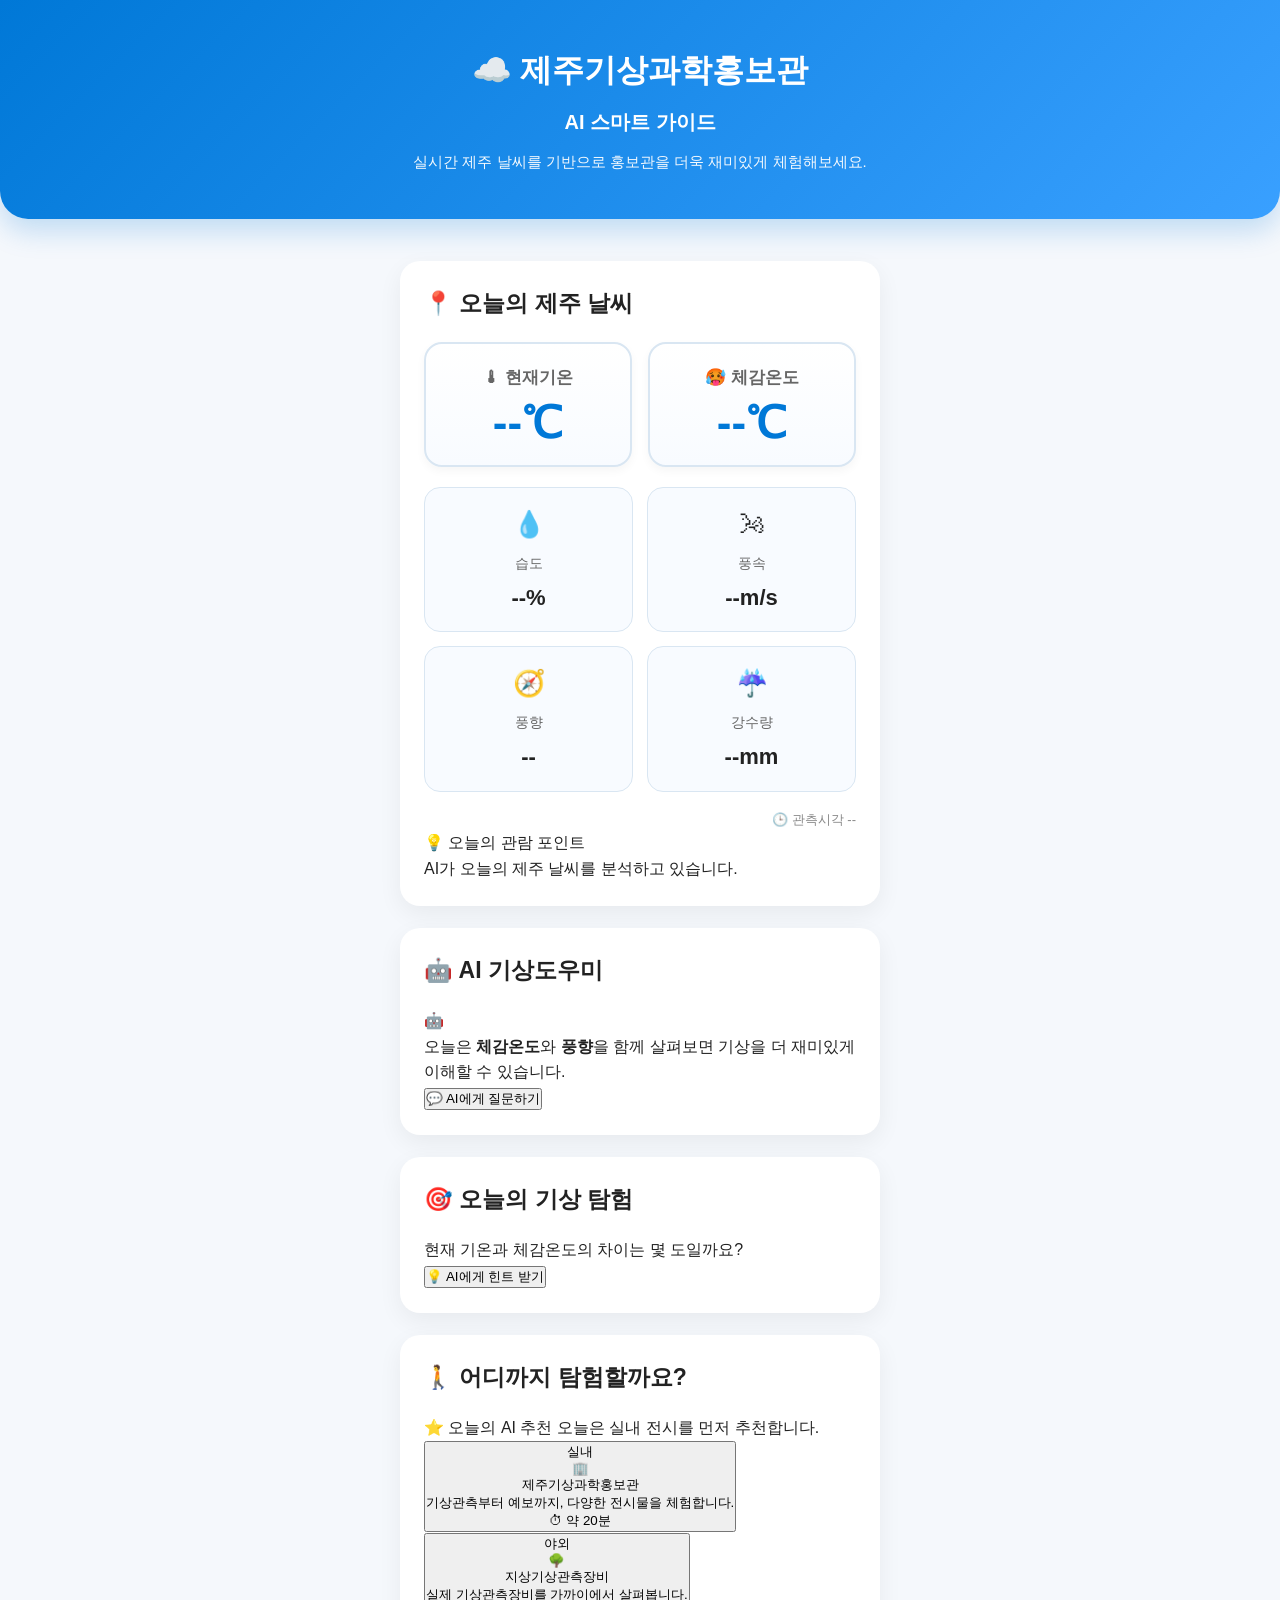
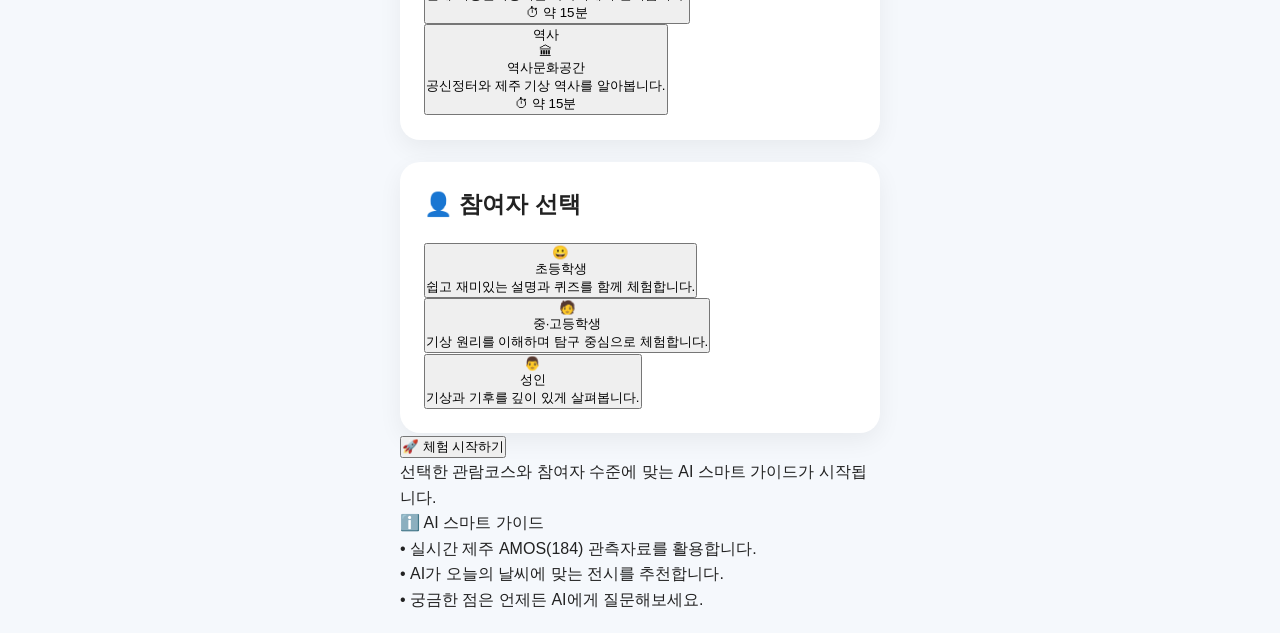
==== index.html @ 54ebdd87 "Update index.html" ====
<!DOCTYPE html>
<html lang="ko">

<head>

    <meta charset="UTF-8">

    <meta name="viewport"
        content="width=device-width, initial-scale=1.0">

    <title>
        제주기상과학홍보관 AI 스마트 가이드
    </title>

    <link rel="stylesheet"
        href="css/style.css">

</head>

<body>

<header class="header">

    <h1>
        ☁️ 제주기상과학홍보관
    </h1>

    <p>
        AI 스마트 가이드
    </p>

    <span class="header-sub">

        실시간 제주 날씨를 기반으로
        홍보관을 더욱 재미있게 체험해보세요.

    </span>

</header>

<main>

<!-- =======================================
오늘의 제주 날씨
======================================= -->

<section class="card">

    <div class="section-title">

        📍 오늘의 제주 날씨

    </div>

    <div class="weather-main">

        <div class="temperature">

            <div class="temp-title">

                🌡 현재기온

            </div>

            <div
                id="temp"
                class="temp-number">

                --℃

            </div>

        </div>

        <div class="temperature">

            <div class="temp-title">

                🥵 체감온도

            </div>

            <div
                id="feel"
                class="temp-number">

                --℃

            </div>

        </div>

    </div>

    <div class="weather-grid">

        <div class="weather-item">

            <div class="weather-icon">

                💧

            </div>

            <div class="weather-name">

                습도

            </div>

            <div
                id="humid"
                class="weather-value">

                --%

            </div>

        </div>

        <div class="weather-item">

            <div class="weather-icon">

                🌬

            </div>

            <div class="weather-name">

                풍속

            </div>

            <div
                id="wind"
                class="weather-value">

                --m/s

            </div>

        </div>

        <div class="weather-item">

            <div class="weather-icon">

                🧭

            </div>

            <div class="weather-name">

                풍향

            </div>

            <div
                id="dir"
                class="weather-value">

                --

            </div>

        </div>

        <div class="weather-item">

            <div class="weather-icon">

                ☔

            </div>

            <div class="weather-name">

                강수량

            </div>

            <div
                id="rain"
                class="weather-value">

                --mm

            </div>

        </div>

    </div>

    <div class="weather-footer">

        <div class="weather-time">

            🕒 관측시각

            <span id="obsTime">

                --

            </span>

        </div>

        <div class="today-tip">

            <div class="tip-title">

                💡 오늘의 관람 포인트

            </div>

            <div
                id="todayTip"
                class="tip-text">

                AI가 오늘의 제주 날씨를 분석하고 있습니다.

            </div>

        </div>

    </div>

</section>

<!-- =======================================
AI 기상도우미
======================================= -->

<section class="card">

    <div class="section-title">

        🤖 AI 기상도우미

    </div>

    <div class="ai-box">

        <div class="ai-avatar">

            🤖

        </div>

        <div class="ai-bubble">

            <div id="recommend">

                오늘의 제주 날씨를 분석하고 있습니다.

            </div>

        </div>

    </div>

    <button id="askAI" class="blue-btn">

        💬 AI에게 질문하기

    </button>

    <div id="chatHistory">

    </div>

</section>

<!-- =======================================
오늘의 기상 탐험
======================================= -->

<section class="card">

    <div class="section-title">

        🎯 오늘의 기상 탐험

    </div>

    <p class="mission">

        현재 기온과 체감온도의 차이는
        몇 도일까요?

    </p>

    <button
        id="hintBtn"
        class="yellow-btn">

        💡 AI에게 힌트 받기

    </button>

</section>

<!-- =======================================
관람코스
======================================= -->

<section class="card">

    <div class="section-title">

        🚶 어디까지 탐험할까요?

    </div>

    <div class="course-recommend">

        ⭐ 오늘의 AI 추천

        <span id="courseRecommend">

            오늘은 실내 전시를 먼저 추천합니다.

        </span>

    </div>

    <div class="course-list">

        <!-- 홍보관 -->

        <button
            class="course selected"
            data-course="inside">

            <span class="badge">

                실내

            </span>

            <div class="course-icon">

                🏢

            </div>

            <div class="course-title">

                제주기상과학홍보관

            </div>

            <div class="course-desc">

                기상관측부터 예보까지,
                다양한 전시물을 체험합니다.

            </div>

            <div class="course-time">

                ⏱ 약 20분

            </div>

        </button>

        <!-- 야외 -->

        <button
            class="course"
            data-course="outside">

            <span class="badge green">

                야외

            </span>

            <div class="course-icon">

                🌳

            </div>

            <div class="course-title">

                지상기상관측장비

            </div>

            <div class="course-desc">

                실제 기상관측장비를
                가까이에서 살펴봅니다.

            </div>

            <div class="course-time">

                ⏱ 약 15분

            </div>

        </button>

        <!-- 역사 -->

        <button
            class="course"
            data-course="history">

            <span class="badge orange">

                역사

            </span>

            <div class="course-icon">

                🏛

            </div>

            <div class="course-title">

                역사문화공간

            </div>

            <div class="course-desc">

                공신정터와
                제주 기상 역사를 알아봅니다.

            </div>

            <div class="course-time">

                ⏱ 약 15분

            </div>

        </button>

    </div>

</section>

<!-- =======================================
참여자 선택
======================================= -->

<section class="card">

    <div class="section-title">

        👤 참여자 선택

    </div>

    <div class="level-list">

        <button
            class="level selected"
            data-level="elementary">

            <div class="level-icon">

                😀
            </div>

            <div class="level-title">

                초등학생

            </div>

            <div class="level-desc">

                쉽고 재미있는 설명과
                퀴즈를 함께 체험합니다.

            </div>

        </button>

        <button
            class="level"
            data-level="middle">

            <div class="level-icon">

                🧑
            </div>

            <div class="level-title">

                중·고등학생

            </div>

            <div class="level-desc">

                기상 원리를 이해하며
                탐구 중심으로 체험합니다.

            </div>

        </button>

        <button
            class="level"
            data-level="adult">

            <div class="level-icon">

                👨
            </div>

            <div class="level-title">

                성인

            </div>

            <div class="level-desc">

                기상과 기후를
                깊이 있게 살펴봅니다.

            </div>

        </button>

    </div>

</section>

<!-- =======================================
체험 시작
======================================= -->

<section class="start-section">

    <button id="startBtn">

        🚀 체험 시작하기

    </button>

    <p class="start-guide">

        선택한 관람코스와 참여자 수준에 맞는
        AI 스마트 가이드가 시작됩니다.

    </p>

</section>

<!-- =======================================
Footer
======================================= -->

<footer>

    <div class="footer-card">

        <div class="footer-title">

            ℹ️ AI 스마트 가이드

        </div>

        <div class="footer-text">

            • 실시간 제주 AMOS(184) 관측자료를 활용합니다.<br>

            • AI가 오늘의 날씨에 맞는 전시를 추천합니다.<br>

            • 궁금한 점은 언제든 AI에게 질문해보세요.

        </div>

    </div>

</footer>

</main>

<script src="js/main.js"></script>

</body>

</html>
---- css/style.css ----
/* ===================================================
   제주기상과학홍보관 AI 스마트 가이드
   Style.css V2
=================================================== */

/* ===========================
   1. Reset
=========================== */

*{
    margin:0;
    padding:0;
    box-sizing:border-box;
}

/* ===========================
   2. Color System
=========================== */

:root{

    --main:#0078D7;

    --main-light:#EAF5FF;

    --green:#2E8B57;

    --orange:#F59E0B;

    --yellow:#FFD54F;

    --bg:#F5F8FC;

    --card:#FFFFFF;

    --text:#222;

    --sub:#666;

    --border:#D9E6F2;

    --radius:20px;

    --shadow:0 8px 24px rgba(0,0,0,.06);

}

/* ===========================
   3. Body
=========================== */

body{

    font-family:
    "Pretendard",
    "Noto Sans KR",
    sans-serif;

    background:var(--bg);

    color:var(--text);

    line-height:1.6;

}

/* ===========================
   4. Main
=========================== */

main{

    max-width:520px;

    margin:auto;

    padding:20px;

}

/* ===========================
   5. Header
=========================== */

.header{

    background:

    linear-gradient(
        135deg,
        #0078D7,
        #39A0FF
    );

    color:white;

    text-align:center;

    padding:45px 20px;

    border-radius:0 0 28px 28px;

    box-shadow:

    0 12px 28px rgba(0,120,215,.22);

}

.header h1{

    font-size:32px;

    font-weight:700;

    margin-bottom:10px;

}

.header p{

    font-size:20px;

    font-weight:600;

}

.header-sub{

    display:block;

    margin-top:12px;

    font-size:15px;

    opacity:.95;

    line-height:1.6;

}

/* ===========================
   6. 공통 Card
=========================== */

.card{

    background:var(--card);

    border-radius:var(--radius);

    margin-top:22px;

    padding:24px;

    box-shadow:var(--shadow);

}

.section-title{

    display:flex;

    align-items:center;

    gap:10px;

    font-size:23px;

    font-weight:700;

    margin-bottom:20px;

}


/* ===========================
   7. 오늘의 제주 날씨
=========================== */

.weather-main{

    display:grid;

    grid-template-columns:1fr 1fr;

    gap:16px;

    margin-bottom:20px;

}

/* 큰 기온 카드 */

.temperature{

    background:linear-gradient(
        180deg,
        #ffffff,
        #f8fbff
    );

    border:2px solid var(--border);

    border-radius:18px;

    padding:20px;

    text-align:center;

    box-shadow:0 4px 10px rgba(0,0,0,.04);

}

.temp-title{

    font-size:17px;

    font-weight:600;

    color:var(--sub);

    margin-bottom:10px;

}

.temp-number{

    font-size:44px;

    font-weight:700;

    color:var(--main);

    line-height:1;

}

/* 아래 작은 정보 */

.weather-grid{

    display:grid;

    grid-template-columns:repeat(2,1fr);

    gap:14px;

}

.weather-item{

    background:#f8fbff;

    border:1px solid var(--border);

    border-radius:16px;

    padding:16px;

    text-align:center;

}

.weather-icon{

    font-size:26px;

    margin-bottom:6px;

}

.weather-name{

    font-size:14px;

    color:var(--sub);

}

.weather-value{

    margin-top:6px;

    font-size:22px;

    font-weight:700;

    color:var(--text);

}

.weather-time{

    margin-top:18px;

    text-align:right;

    font-size:13px;

    color:#888;

}
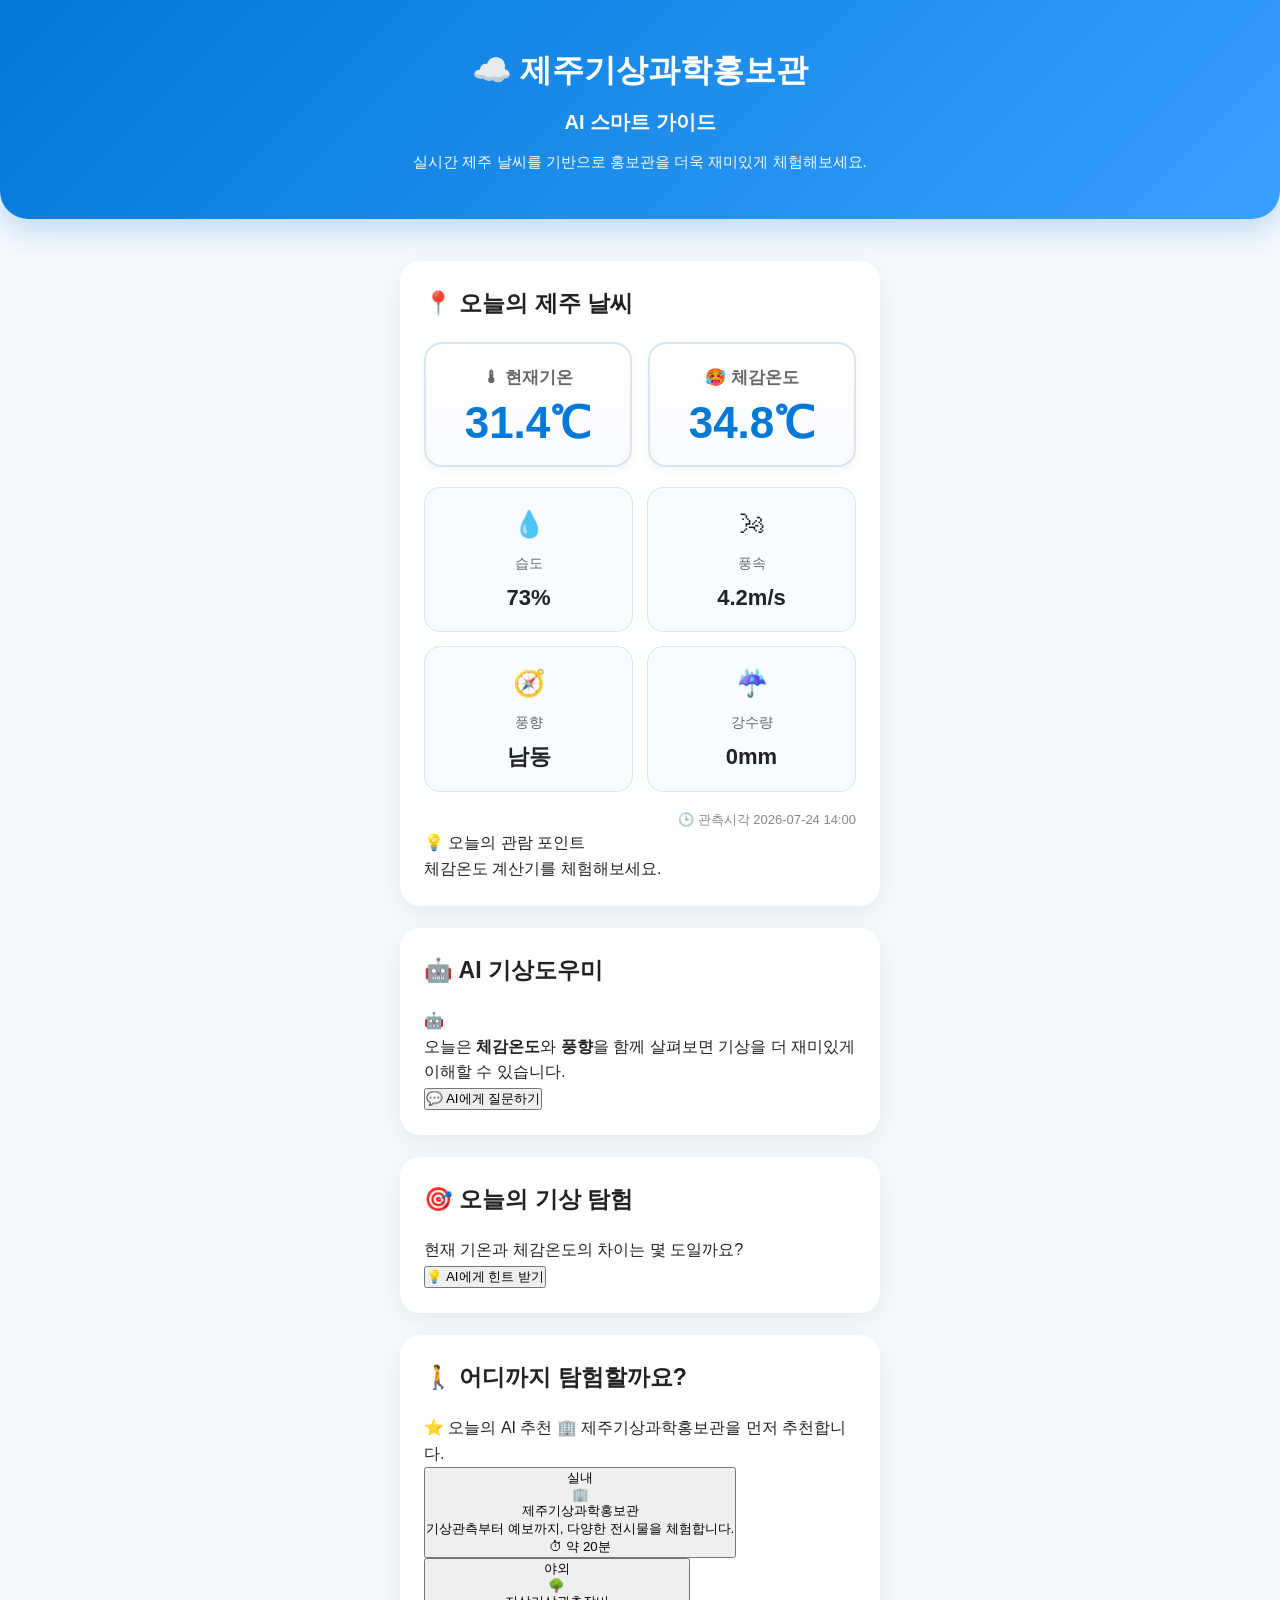
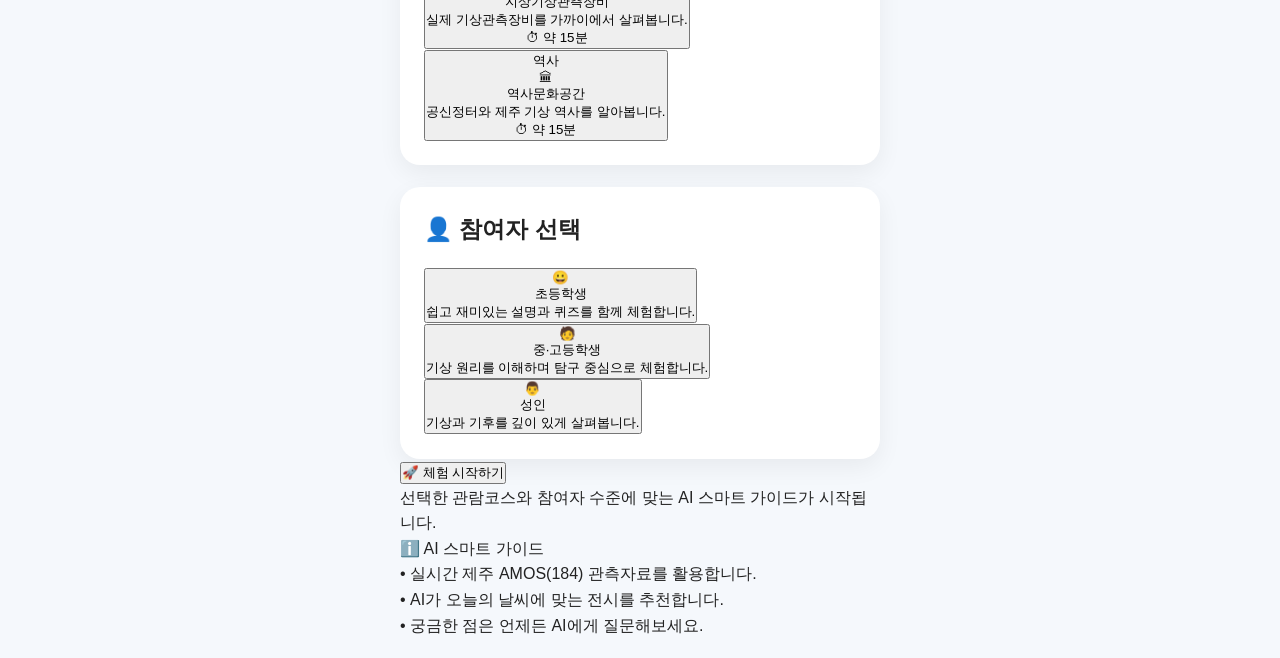
==== commit 0fedc80c: "Update index.html" ====
--- a/index.html
+++ b/index.html
@@ -589,6 +589,16 @@
 
 </main>
 
+<script src="js/storage.js"></script>
+
+<script src="js/weather.js"></script>
+
+<script src="js/guide/guide_manager.js"></script>
+
+<script src="js/guide/guide_earth.js"></script>
+
+<script src="js/ai.js"></script>
+
 <script src="js/main.js"></script>
 
 </body>
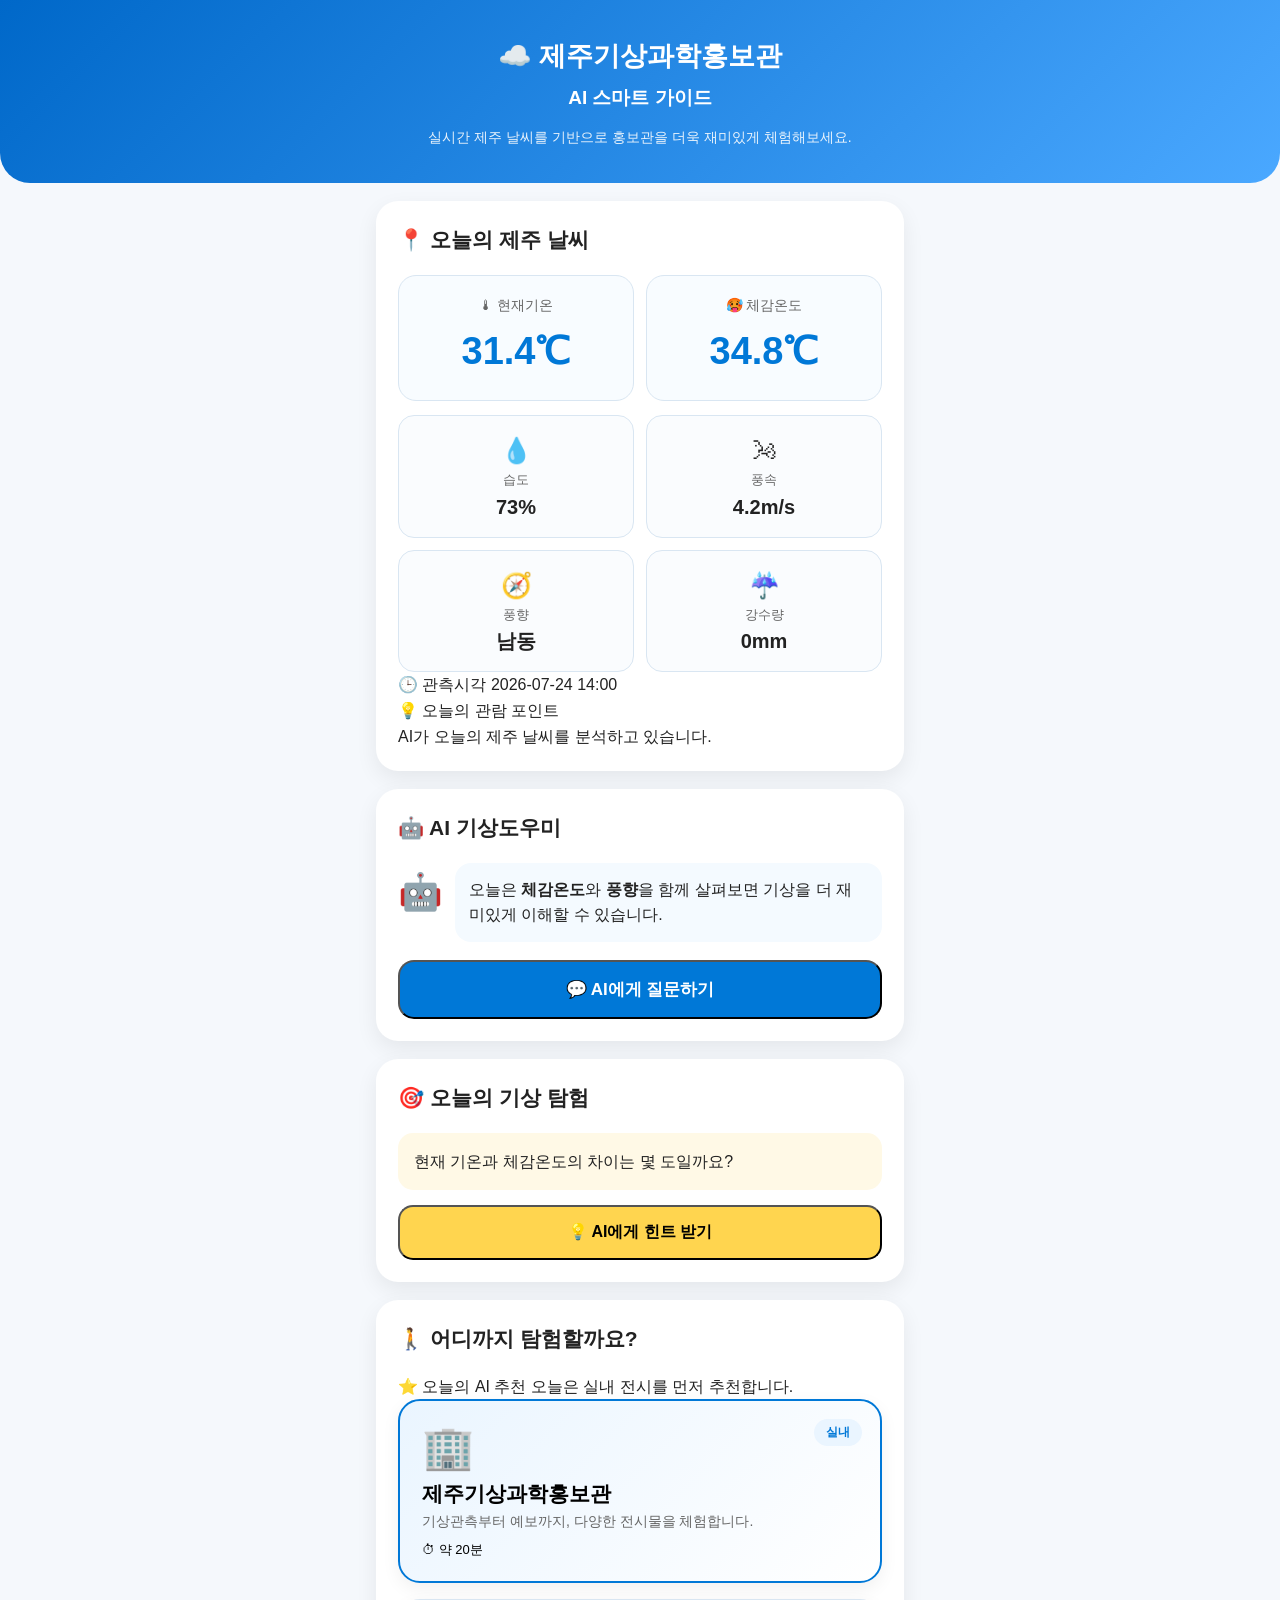
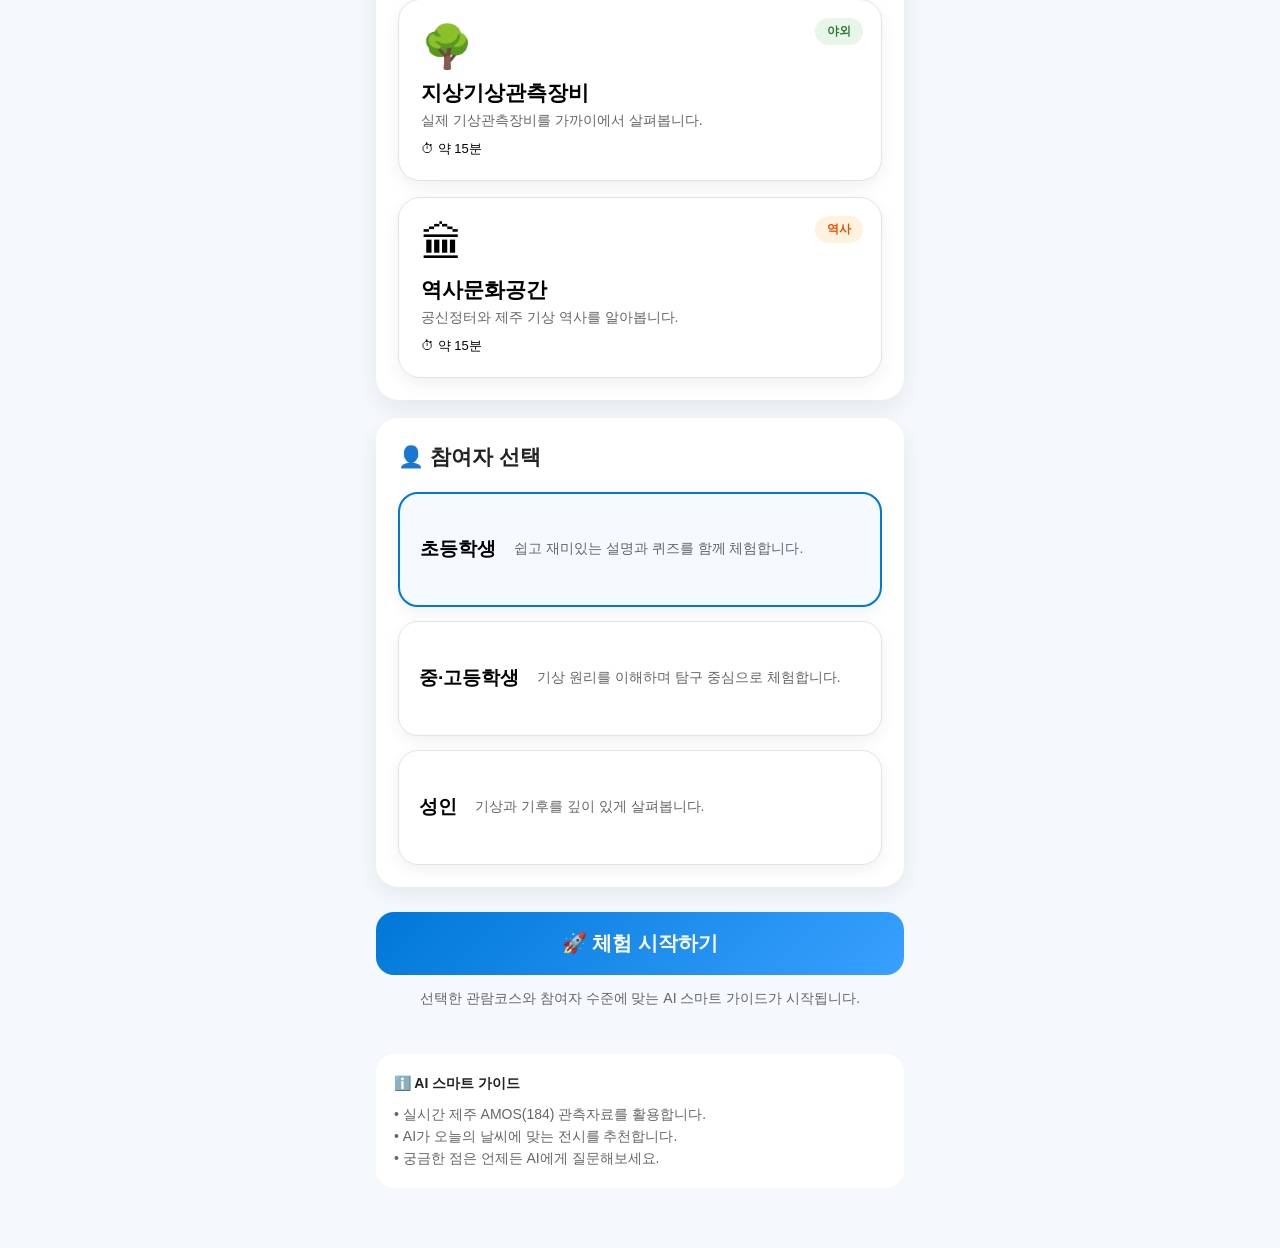
==== commit 0c77bb2d: "Update index.html" ====
--- a/index.html
+++ b/index.html
@@ -466,11 +466,6 @@
             class="level selected"
             data-level="elementary">
 
-            <div class="level-icon">
-
-                😀
-            </div>
-
             <div class="level-title">
 
                 초등학생
@@ -490,11 +485,6 @@
             class="level"
             data-level="middle">
 
-            <div class="level-icon">
-
-                🧑
-            </div>
-
             <div class="level-title">
 
                 중·고등학생
@@ -514,11 +504,6 @@
             class="level"
             data-level="adult">
 
-            <div class="level-icon">
-
-                👨
-            </div>
-
             <div class="level-title">
 
                 성인
--- a/css/style.css
+++ b/css/style.css
@@ -1,10 +1,12 @@
 /* ===================================================
    제주기상과학홍보관 AI 스마트 가이드
-   Style.css V2
+   style.css
+   Mobile First Version
 =================================================== */
 
-/* ===========================
-   1. Reset
+
+/* ===========================
+   Reset
 =========================== */
 
 *{
@@ -13,8 +15,15 @@
     box-sizing:border-box;
 }
 
-/* ===========================
-   2. Color System
+
+button{
+    font-family:inherit;
+    cursor:pointer;
+}
+
+
+/* ===========================
+   Color
 =========================== */
 
 :root{
@@ -23,7 +32,7 @@
 
     --main-light:#EAF5FF;
 
-    --green:#2E8B57;
+    --green:#43A047;
 
     --orange:#F59E0B;
 
@@ -39,50 +48,640 @@
 
     --border:#D9E6F2;
 
-    --radius:20px;
-
-    --shadow:0 8px 24px rgba(0,0,0,.06);
-
-}
-
-/* ===========================
-   3. Body
+    --radius:22px;
+
+    --shadow:
+    0 8px 22px rgba(0,0,0,.07);
+
+}
+
+
+
+/* ===========================
+   Body
 =========================== */
 
 body{
 
+    background:var(--bg);
+
+    color:var(--text);
+
     font-family:
+
     "Pretendard",
     "Noto Sans KR",
     sans-serif;
 
-    background:var(--bg);
-
-    color:var(--text);
-
     line-height:1.6;
 
 }
 
-/* ===========================
-   4. Main
-=========================== */
+
 
 main{
 
-    max-width:520px;
+    width:100%;
+
+    max-width:560px;
 
     margin:auto;
 
+    padding-bottom:40px;
+
+}
+
+
+
+/* ===========================
+   Header
+=========================== */
+
+.header{
+
+    background:
+
+    linear-gradient(
+        135deg,
+        #0068C9,
+        #4AA8FF
+    );
+
+    color:white;
+
+    text-align:center;
+
+    padding:35px 20px;
+
+    border-radius:
+
+    0 0 30px 30px;
+
+}
+
+
+
+.header h1{
+
+    font-size:27px;
+
+    font-weight:800;
+
+}
+
+
+.header p{
+
+    margin-top:5px;
+
+    font-size:19px;
+
+    font-weight:700;
+
+}
+
+
+.header-sub{
+
+    display:block;
+
+    margin-top:12px;
+
+    font-size:14px;
+
+    opacity:.9;
+
+}
+
+
+
+/* ===========================
+   Card
+=========================== */
+
+
+.card{
+
+    margin:18px 16px 0;
+
+    padding:22px;
+
+    background:white;
+
+    border-radius:22px;
+
+    box-shadow:var(--shadow);
+
+}
+
+
+
+.section-title{
+
+    font-size:21px;
+
+    font-weight:800;
+
+    margin-bottom:18px;
+
+}
+
+
+
+/* ===========================
+   Weather
+=========================== */
+
+
+.weather-main{
+
+    display:grid;
+
+    grid-template-columns:1fr 1fr;
+
+    gap:12px;
+
+}
+
+
+
+.temperature{
+
+    background:#F8FCFF;
+
+    border:
+
+    1px solid var(--border);
+
+    border-radius:18px;
+
+    padding:18px;
+
+    text-align:center;
+
+}
+
+
+
+.temp-title{
+
+    font-size:14px;
+
+    color:var(--sub);
+
+}
+
+
+
+.temp-number{
+
+    margin-top:5px;
+
+    font-size:38px;
+
+    font-weight:800;
+
+    color:var(--main);
+
+}
+
+
+
+.weather-grid{
+
+    margin-top:14px;
+
+    display:grid;
+
+    grid-template-columns:repeat(2,1fr);
+
+    gap:12px;
+
+}
+
+
+
+.weather-item{
+
+    background:#FAFCFE;
+
+    border:
+
+    1px solid var(--border);
+
+    border-radius:16px;
+
+    padding:14px;
+
+    text-align:center;
+
+}
+
+
+
+.weather-icon{
+
+    font-size:25px;
+
+}
+
+
+
+.weather-name{
+
+    font-size:13px;
+
+    color:var(--sub);
+
+}
+
+
+
+.weather-value{
+
+    font-size:20px;
+
+    font-weight:700;
+
+}
+
+
+
+/* ===========================
+   AI
+=========================== */
+
+
+.ai-box{
+
+    display:flex;
+
+    gap:12px;
+
+    align-items:flex-start;
+
+}
+
+
+
+.ai-avatar{
+
+    font-size:36px;
+
+}
+
+
+
+.ai-bubble{
+
+    flex:1;
+
+    background:#F4FAFF;
+
+    padding:14px;
+
+    border-radius:16px;
+
+}
+
+
+
+.blue-btn{
+
+    width:100%;
+
+    margin-top:18px;
+
+    padding:16px;
+
+    border-radius:16px;
+
+    background:var(--main);
+
+    color:white;
+
+    font-size:17px;
+
+    font-weight:700;
+
+}
+
+
+
+/* ===========================
+   탐험
+=========================== */
+
+
+.mission{
+
+    background:#FFF9E6;
+
+    padding:16px;
+
+    border-radius:15px;
+
+    font-size:16px;
+
+}
+
+
+
+.yellow-btn{
+
+    width:100%;
+
+    margin-top:15px;
+
+    padding:15px;
+
+    border-radius:15px;
+
+    background:#FFD54F;
+
+    font-size:16px;
+
+    font-weight:700;
+
+}
+
+
+
+/* ===========================
+   Course Card
+=========================== */
+
+
+.course-list{
+
+    display:flex;
+
+    flex-direction:column;
+
+    gap:16px;
+
+}
+
+
+
+.course{
+
+    position:relative;
+
+    width:100%;
+
+    min-height:160px;
+
+    padding:22px;
+
+    text-align:left;
+
+    background:white;
+
+    border:
+
+    1px solid var(--border);
+
+    border-radius:22px;
+
+    box-shadow:
+
+    0 6px 18px rgba(0,0,0,.06);
+
+}
+
+
+
+.course.selected{
+
+    border:
+
+    2px solid var(--main);
+
+    background:
+
+    linear-gradient(
+        135deg,
+        #EAF5FF,
+        white
+    );
+
+}
+
+
+
+.badge{
+
+    position:absolute;
+
+    top:18px;
+
+    right:18px;
+
+    padding:5px 12px;
+
+    border-radius:20px;
+
+    background:#EAF5FF;
+
+    color:var(--main);
+
+    font-size:12px;
+
+    font-weight:700;
+
+}
+
+
+.badge.green{
+
+    background:#E8F5E9;
+
+    color:#2E7D32;
+
+}
+
+
+.badge.orange{
+
+    background:#FFF3E0;
+
+    color:#E65100;
+
+}
+
+
+
+.course-icon{
+
+    font-size:42px;
+
+}
+
+
+.course-title{
+
+    margin-top:8px;
+
+    font-size:21px;
+
+    font-weight:800;
+
+}
+
+
+
+.course-desc{
+
+    margin-top:5px;
+
+    font-size:14px;
+
+    color:var(--sub);
+
+}
+
+
+
+.course-time{
+
+    margin-top:10px;
+
+    font-size:13px;
+
+}
+
+
+
+/* ===========================
+   Level Card
+=========================== */
+
+
+.level-list{
+
+    display:flex;
+
+    flex-direction:column;
+
+    gap:14px;
+
+}
+
+
+
+.level{
+
+    width:100%;
+
+    min-height:115px;
+
+    display:flex;
+
+    align-items:center;
+
+    gap:18px;
+
     padding:20px;
 
-}
-
-/* ===========================
-   5. Header
-=========================== */
-
-.header{
+    background:white;
+
+    border:
+
+    1px solid var(--border);
+
+    border-radius:20px;
+
+    text-align:left;
+
+    box-shadow:
+
+    0 5px 15px rgba(0,0,0,.06);
+
+}
+
+
+
+.level.selected{
+
+    border:
+
+    2px solid var(--main);
+
+    background:#F4FAFF;
+
+}
+
+
+
+.level-icon{
+
+    width:60px;
+
+    height:60px;
+
+    display:flex;
+
+    align-items:center;
+
+    justify-content:center;
+
+    flex-shrink:0;
+
+    background:#EAF5FF;
+
+    border-radius:18px;
+
+    font-size:32px;
+
+}
+
+
+
+.level-title{
+
+    font-size:19px;
+
+    font-weight:800;
+
+}
+
+
+
+.level-desc{
+
+    font-size:14px;
+
+    color:var(--sub);
+
+}
+
+
+
+/* ===========================
+   Start
+=========================== */
+
+
+.start-section{
+
+    padding:25px 16px;
+
+    text-align:center;
+
+}
+
+
+
+#startBtn{
+
+    width:100%;
+
+    padding:18px;
+
+    border:none;
+
+    border-radius:18px;
 
     background:
 
@@ -94,209 +693,89 @@
 
     color:white;
 
-    text-align:center;
-
-    padding:45px 20px;
-
-    border-radius:0 0 28px 28px;
-
-    box-shadow:
-
-    0 12px 28px rgba(0,120,215,.22);
-
-}
-
-.header h1{
-
-    font-size:32px;
-
-    font-weight:700;
-
-    margin-bottom:10px;
-
-}
-
-.header p{
-
     font-size:20px;
 
-    font-weight:600;
-
-}
-
-.header-sub{
-
-    display:block;
+    font-weight:800;
+
+}
+
+
+
+.start-guide{
 
     margin-top:12px;
 
-    font-size:15px;
-
-    opacity:.95;
-
-    line-height:1.6;
-
-}
-
-/* ===========================
-   6. 공통 Card
-=========================== */
-
-.card{
-
-    background:var(--card);
-
-    border-radius:var(--radius);
-
-    margin-top:22px;
-
-    padding:24px;
-
-    box-shadow:var(--shadow);
-
-}
-
-.section-title{
-
-    display:flex;
-
-    align-items:center;
-
-    gap:10px;
-
-    font-size:23px;
-
-    font-weight:700;
-
-    margin-bottom:20px;
-
-}
-
-
-/* ===========================
-   7. 오늘의 제주 날씨
-=========================== */
-
-.weather-main{
-
-    display:grid;
-
-    grid-template-columns:1fr 1fr;
-
-    gap:16px;
-
-    margin-bottom:20px;
-
-}
-
-/* 큰 기온 카드 */
-
-.temperature{
-
-    background:linear-gradient(
-        180deg,
-        #ffffff,
-        #f8fbff
-    );
-
-    border:2px solid var(--border);
+    color:#666;
+
+    font-size:14px;
+
+}
+
+
+
+/* ===========================
+   Footer
+=========================== */
+
+
+.footer-card{
+
+    margin:20px 16px;
+
+    padding:18px;
+
+    background:white;
 
     border-radius:18px;
 
-    padding:20px;
-
-    text-align:center;
-
-    box-shadow:0 4px 10px rgba(0,0,0,.04);
-
-}
-
-.temp-title{
-
-    font-size:17px;
-
-    font-weight:600;
-
-    color:var(--sub);
-
-    margin-bottom:10px;
-
-}
-
-.temp-number{
-
-    font-size:44px;
-
-    font-weight:700;
-
-    color:var(--main);
-
-    line-height:1;
-
-}
-
-/* 아래 작은 정보 */
-
-.weather-grid{
-
-    display:grid;
-
-    grid-template-columns:repeat(2,1fr);
-
-    gap:14px;
-
-}
-
-.weather-item{
-
-    background:#f8fbff;
-
-    border:1px solid var(--border);
-
-    border-radius:16px;
-
-    padding:16px;
-
-    text-align:center;
-
-}
-
-.weather-icon{
-
-    font-size:26px;
-
-    margin-bottom:6px;
-
-}
-
-.weather-name{
-
     font-size:14px;
 
-    color:var(--sub);
-
-}
-
-.weather-value{
-
-    margin-top:6px;
-
-    font-size:22px;
-
-    font-weight:700;
-
-    color:var(--text);
-
-}
-
-.weather-time{
-
-    margin-top:18px;
-
-    text-align:right;
-
-    font-size:13px;
-
-    color:#888;
-
-}
+}
+
+
+
+.footer-title{
+
+    font-weight:800;
+
+    margin-bottom:8px;
+
+}
+
+
+.footer-text{
+
+    color:#666;
+
+}
+
+
+
+/* ===========================
+   Small Mobile
+=========================== */
+
+
+@media(max-width:380px){
+
+    .card{
+
+        padding:18px;
+
+    }
+
+
+    .weather-main{
+
+        grid-template-columns:1fr;
+
+    }
+
+
+    .course-title{
+
+        font-size:19px;
+
+    }
+
+}
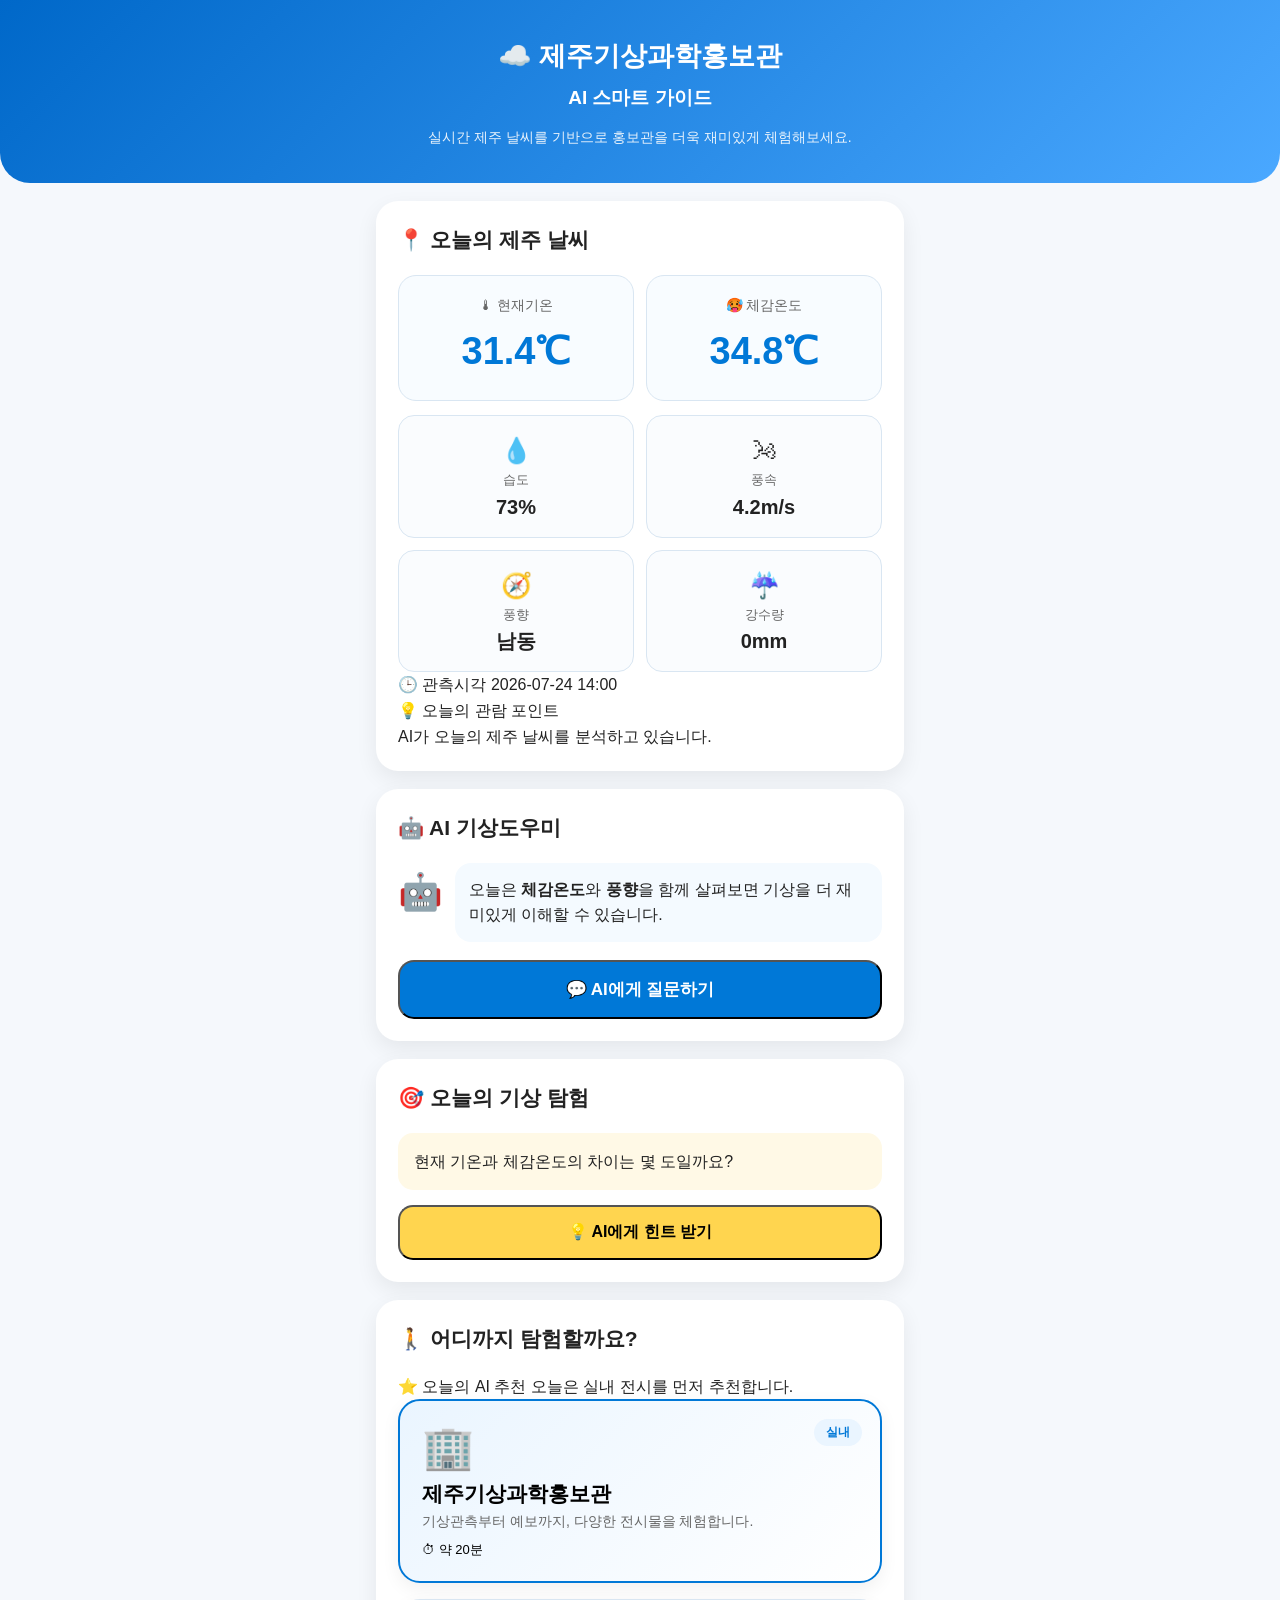
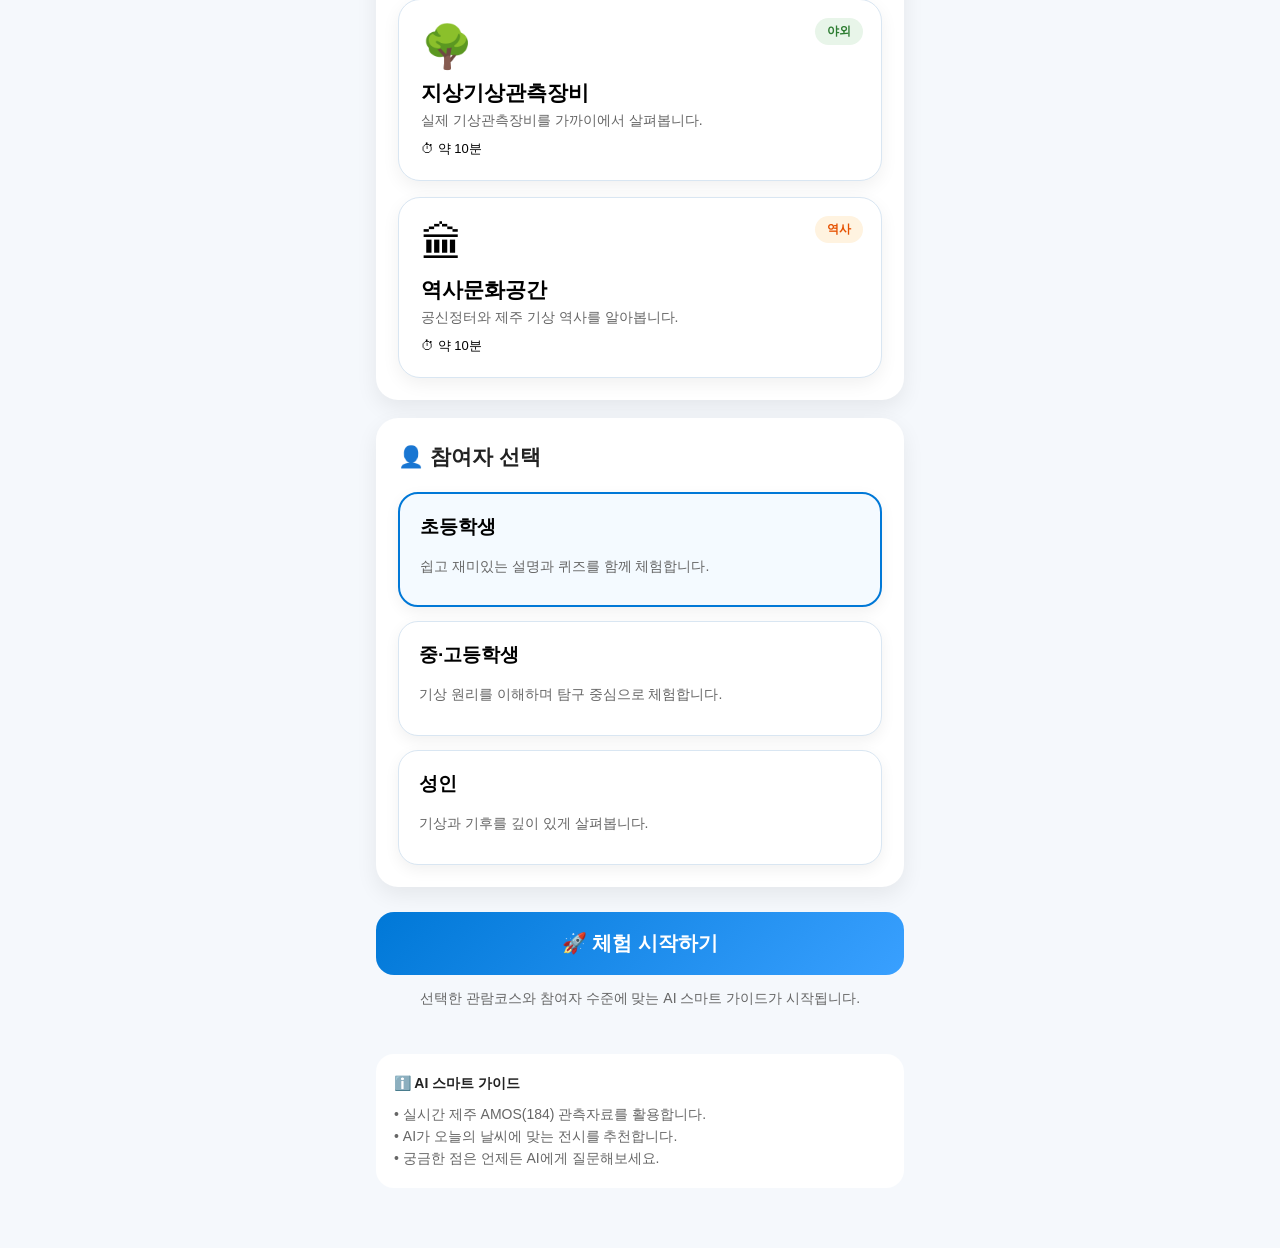
==== commit 149ef002: "Update index.html" ====
--- a/index.html
+++ b/index.html
@@ -399,7 +399,7 @@
 
             <div class="course-time">
 
-                ⏱ 약 15분
+                ⏱ 약 10분
 
             </div>
 
@@ -438,7 +438,7 @@
 
             <div class="course-time">
 
-                ⏱ 약 15분
+                ⏱ 약 10분
 
             </div>
 
--- a/css/style.css
+++ b/css/style.css
@@ -578,7 +578,9 @@
 
     display:flex;
 
-    align-items:center;
+    flex-direction:column;
+
+    align-items:flex-center;
 
     gap:18px;
 
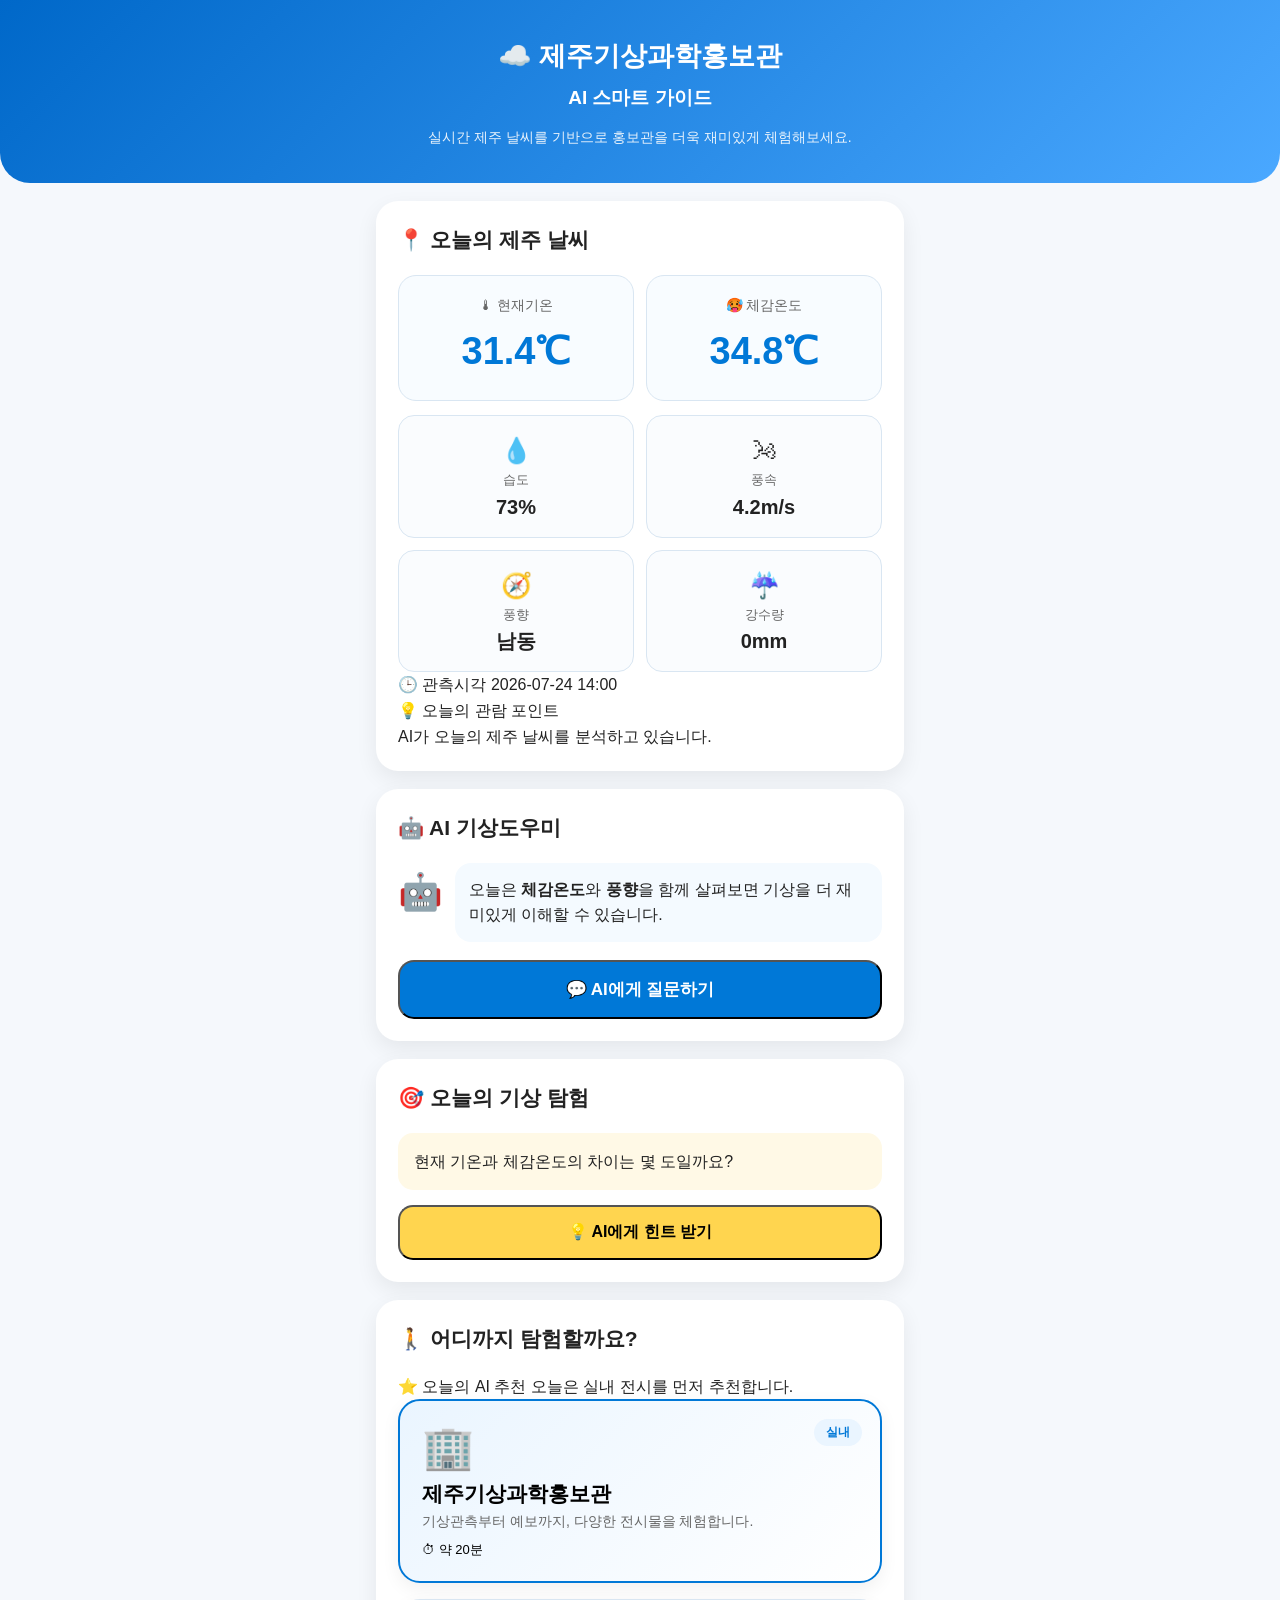
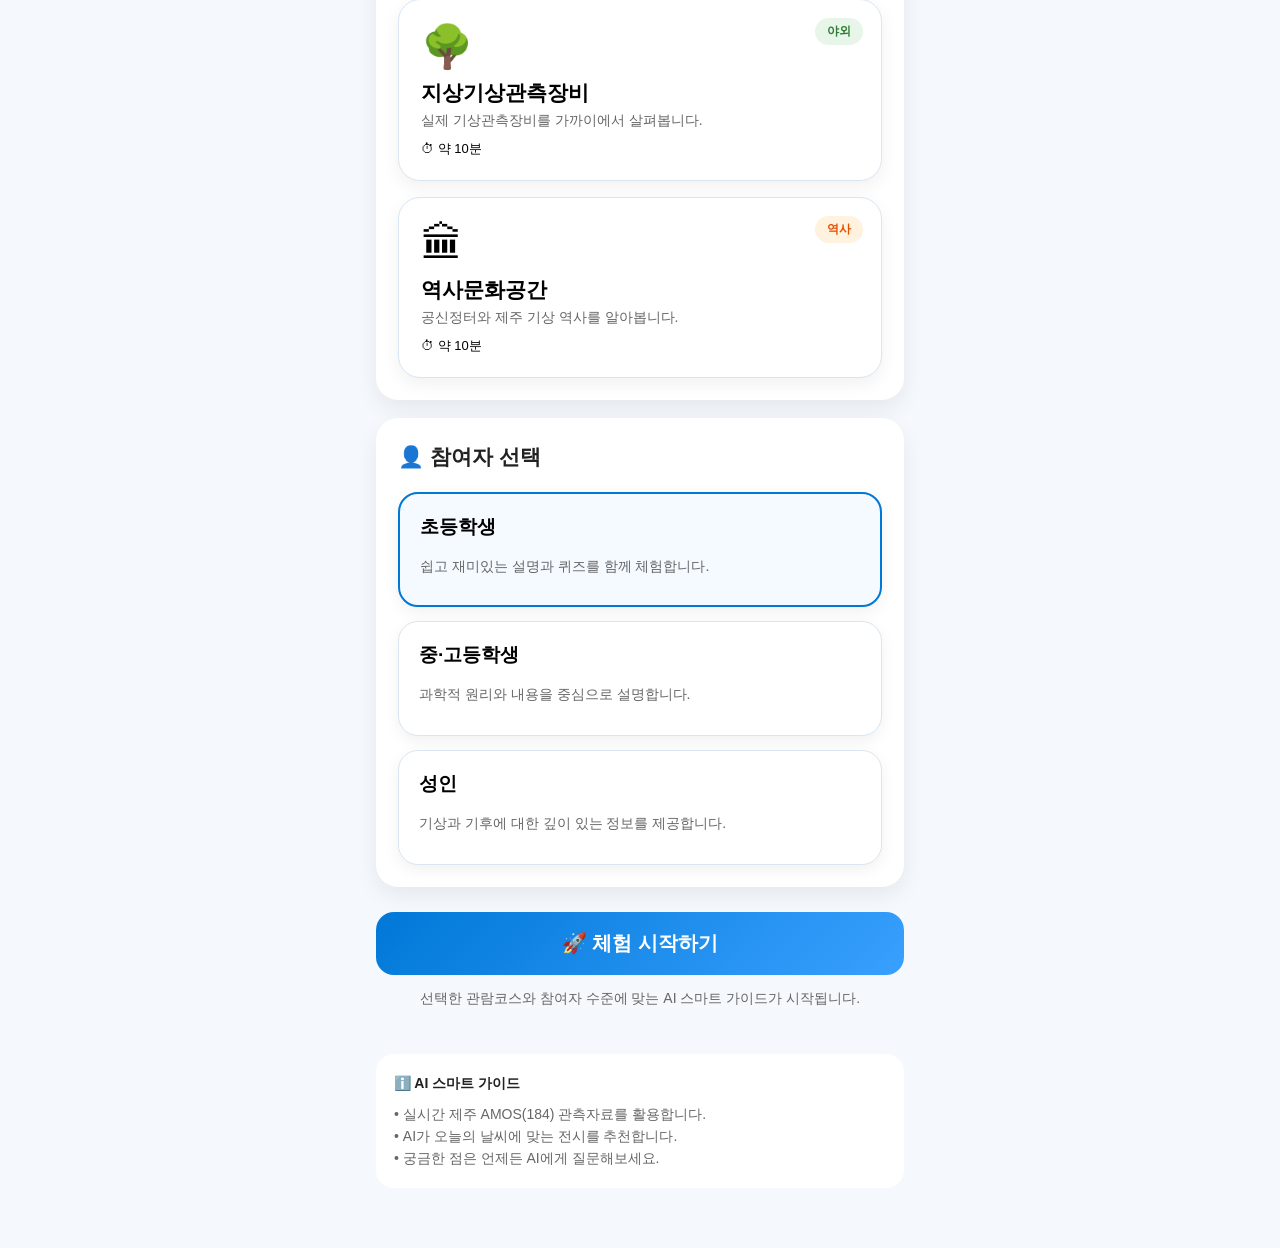
==== commit ba540b8f: "Update index.html" ====
--- a/index.html
+++ b/index.html
@@ -493,8 +493,8 @@
 
             <div class="level-desc">
 
-                기상 원리를 이해하며
-                탐구 중심으로 체험합니다.
+                과학적 원리와 내용을
+                중심으로 설명합니다.
 
             </div>
 
@@ -512,8 +512,8 @@
 
             <div class="level-desc">
 
-                기상과 기후를
-                깊이 있게 살펴봅니다.
+                기상과 기후에 대한
+                깊이 있는 정보를 제공합니다.
 
             </div>
 
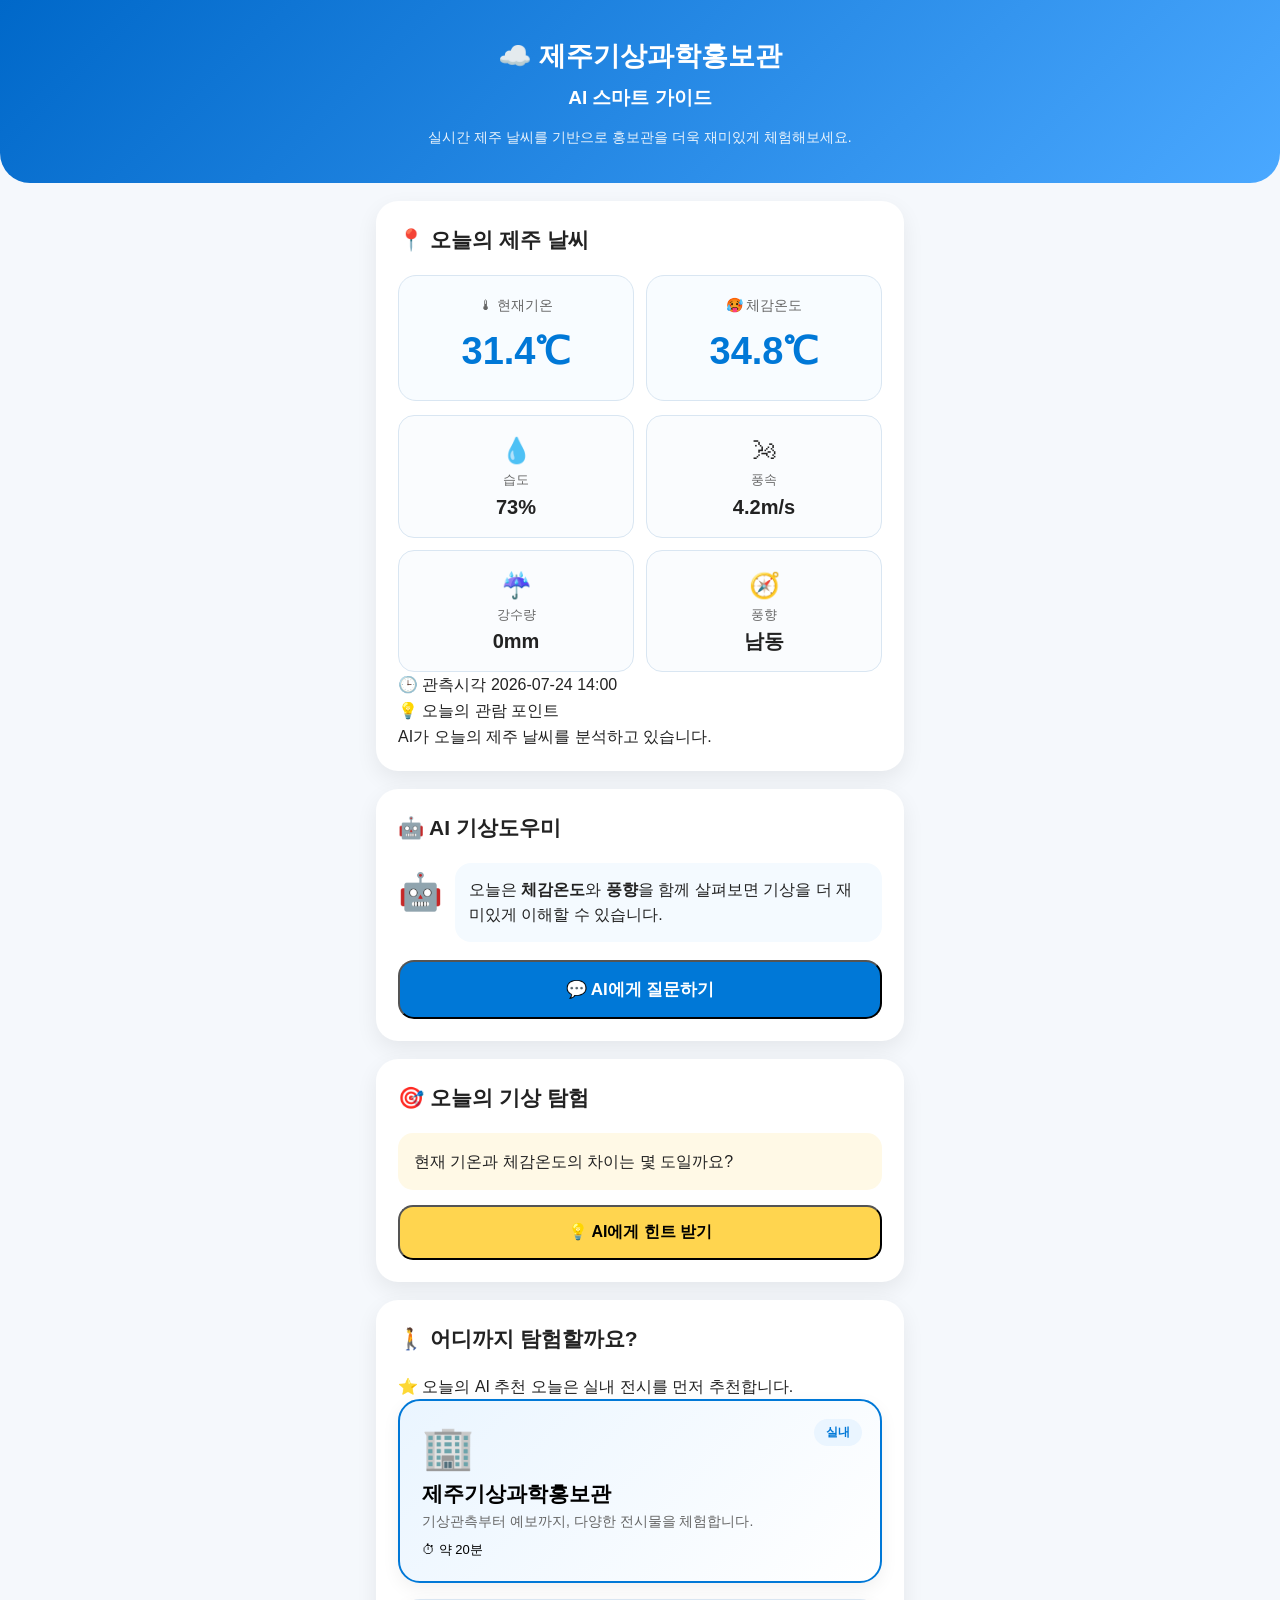
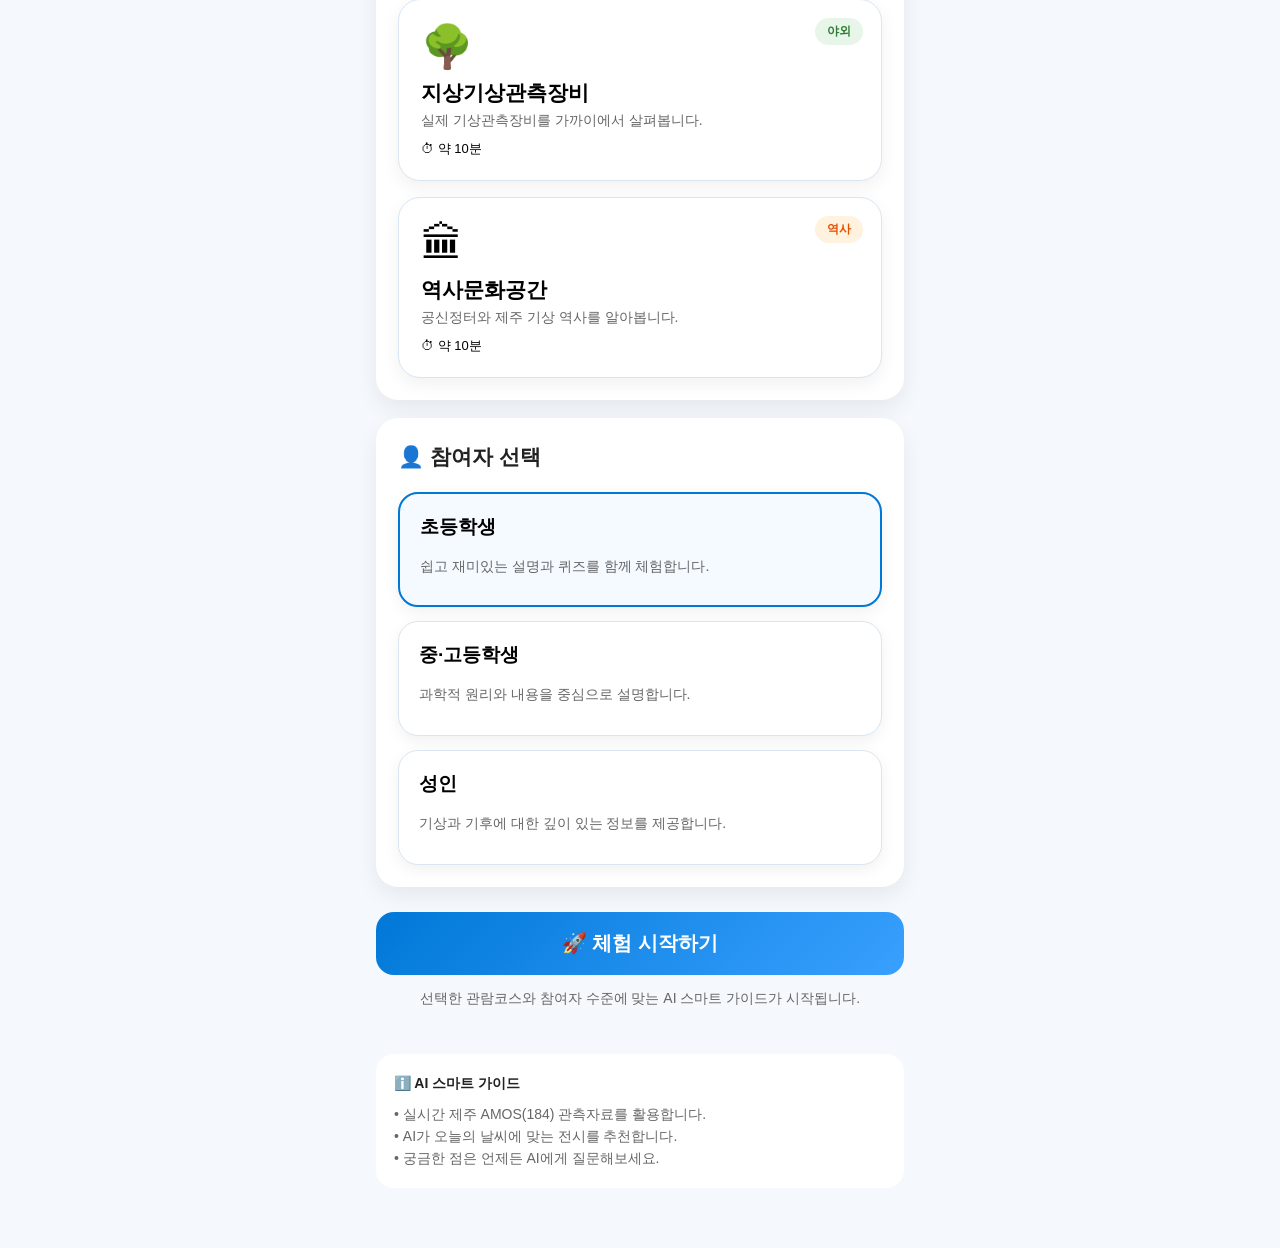
==== commit c58221af: "Update index.html" ====
--- a/index.html
+++ b/index.html
@@ -146,6 +146,30 @@
 
             <div class="weather-icon">
 
+                ☔
+
+            </div>
+
+            <div class="weather-name">
+
+                강수량
+
+            </div>
+
+            <div
+                id="rain"
+                class="weather-value">
+
+                --mm
+
+            </div>
+
+        </div>
+
+            <div class="weather-item">
+
+            <div class="weather-icon">
+
                 🧭
 
             </div>
@@ -161,30 +185,6 @@
                 class="weather-value">
 
                 --
-
-            </div>
-
-        </div>
-
-        <div class="weather-item">
-
-            <div class="weather-icon">
-
-                ☔
-
-            </div>
-
-            <div class="weather-name">
-
-                강수량
-
-            </div>
-
-            <div
-                id="rain"
-                class="weather-value">
-
-                --mm
 
             </div>
 
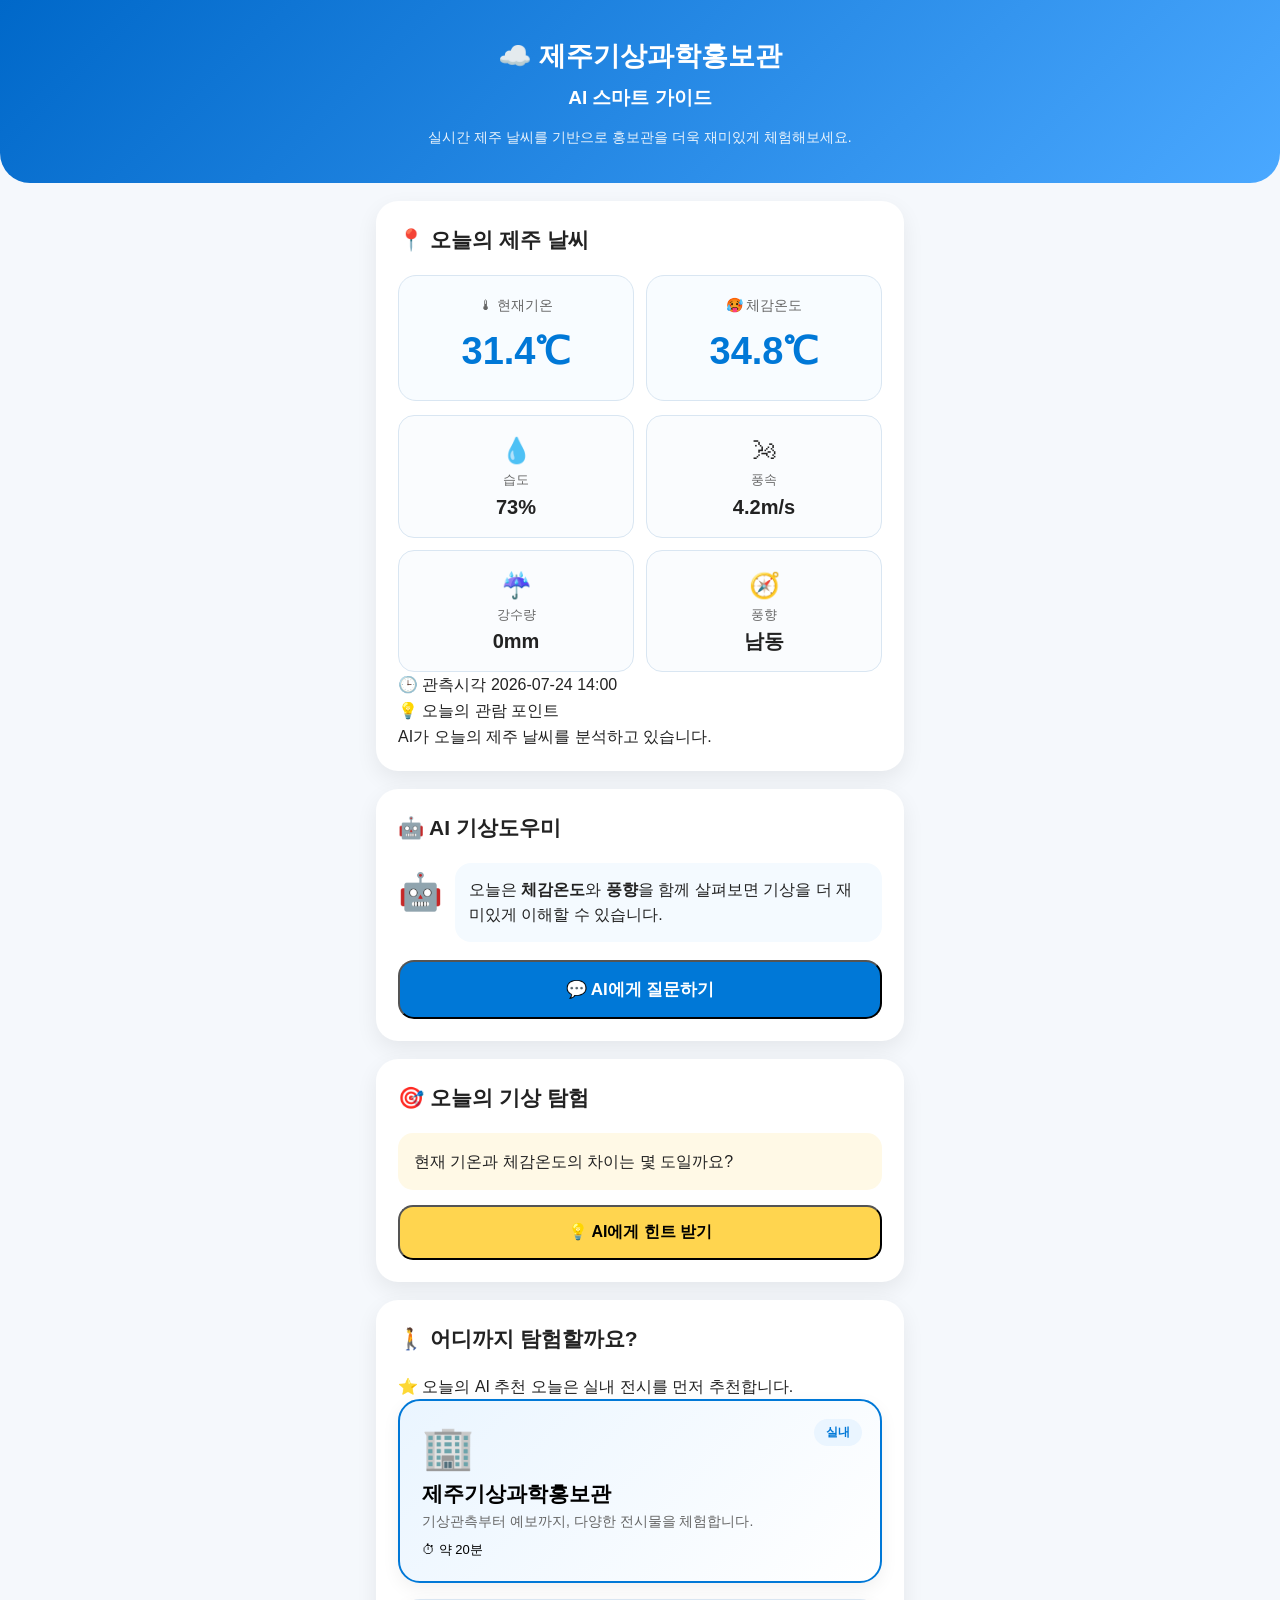
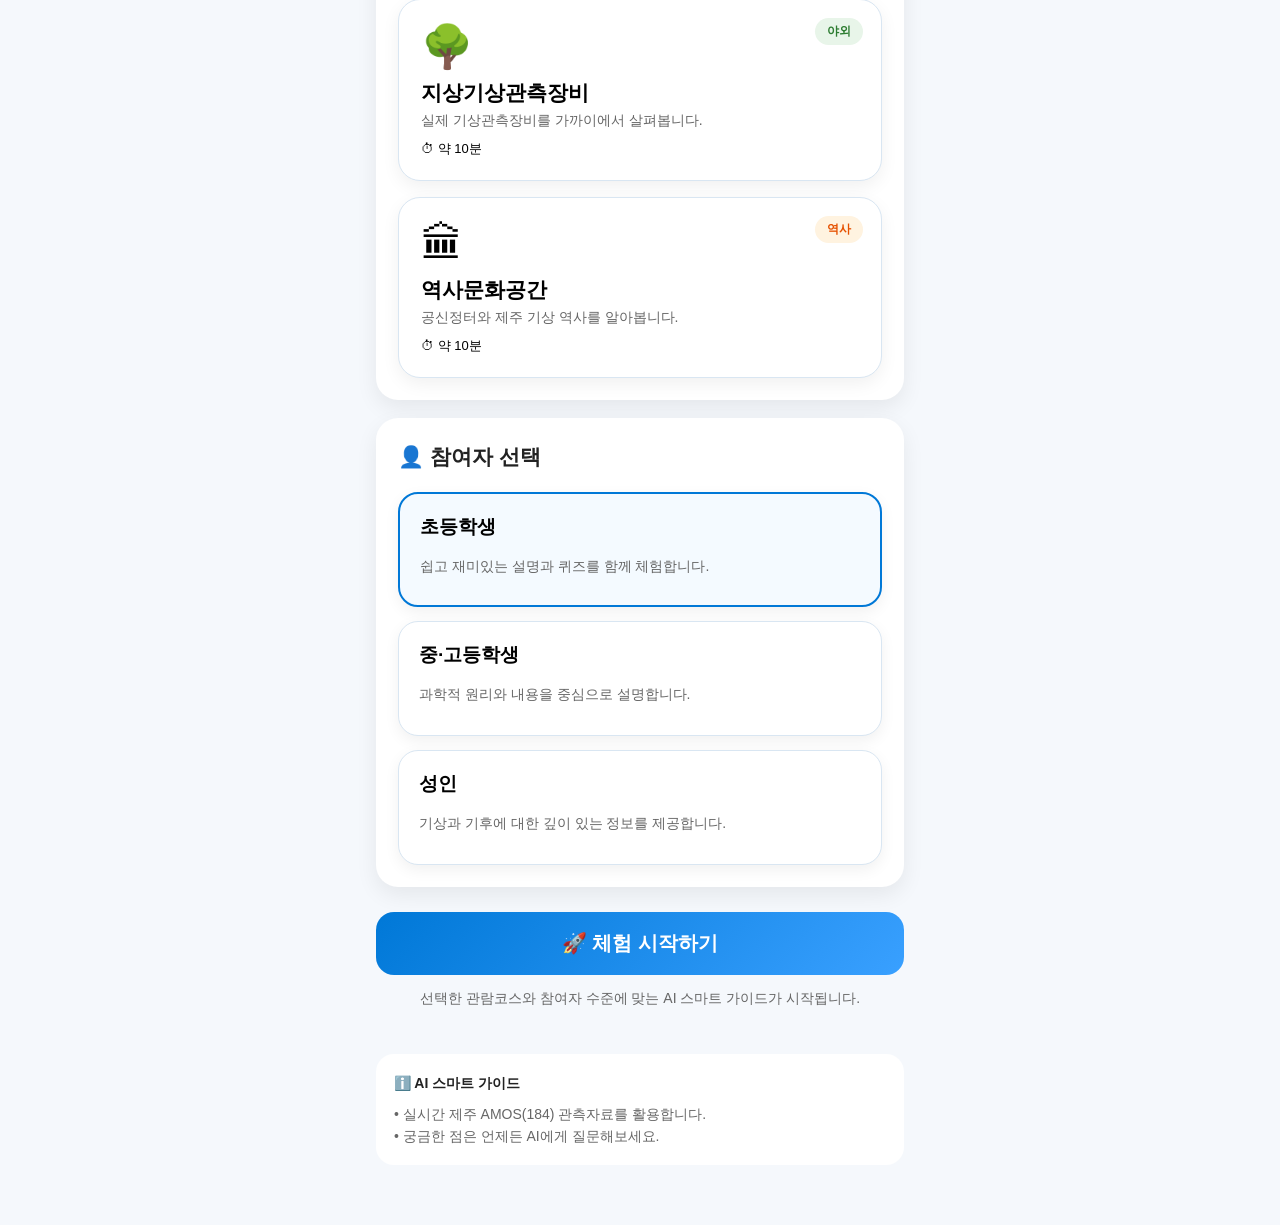
==== commit bf2a0c78: "Update index.html" ====
--- a/index.html
+++ b/index.html
@@ -562,8 +562,6 @@
 
             • 실시간 제주 AMOS(184) 관측자료를 활용합니다.<br>
 
-            • AI가 오늘의 날씨에 맞는 전시를 추천합니다.<br>
-
             • 궁금한 점은 언제든 AI에게 질문해보세요.
 
         </div>
